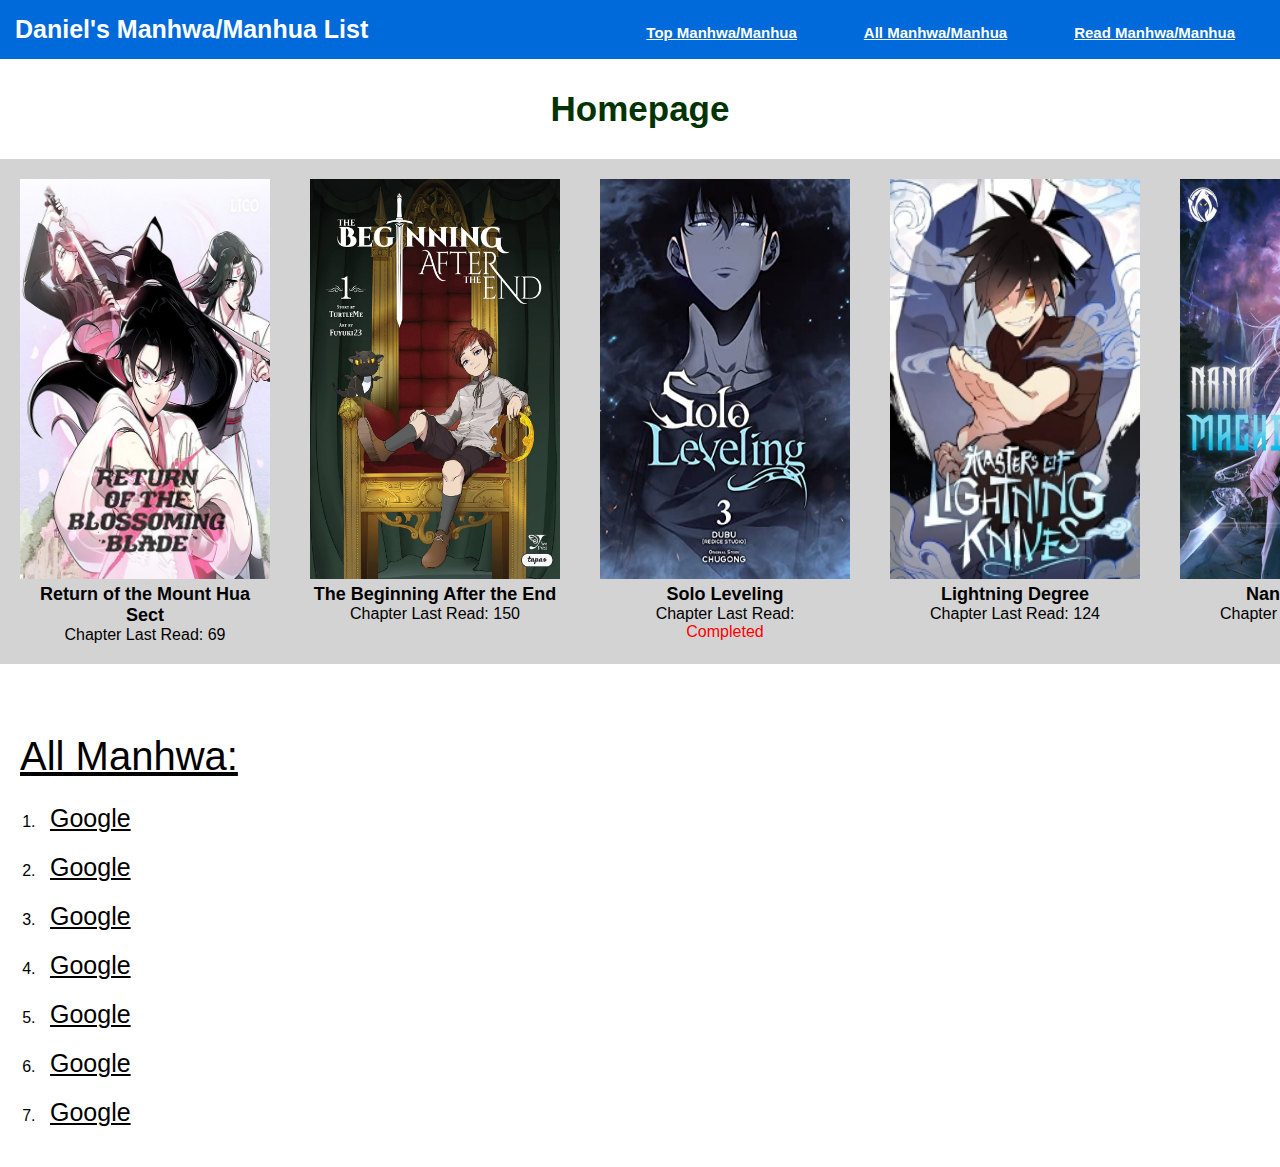
==== index.html @ 5ee52d67 "2nd Commit" ====
<!DOCTYPE html>
<html lang="en">
<head>
    <meta charset="UTF-8">
    <meta http-equiv="X-UA-Compatible" content="IE=edge">
    <meta name="viewport" content="width=device-width, initial-scale=1.0">
    <title>Daniel's Manhwa/Manhua List</title>
    <link rel="stylesheet" href="./styles.css">
</head>
<body>

    <!-- This is standard for all pages -->
    <h1 class="Title">
        <a class="Homepage link" href="./index.html">
            Daniel's Manhwa/Manhua List
        </a>
        <div class="wrapper">
            <span><a class="link" href="./topmanhwa.html">Top Manhwa/Manhua</a></span>
            <span><a class="link" href="./allmanhwa.html">All Manhwa/Manhua</a></span>
            <span><a class="link" href="./readmanhwa.html">Read Manhwa/Manhua</a></span>
        </div>
    </h1>
    <!-- This is standard for all pages -->

    <h2 class="SubTitle">Homepage</h2>
    <ul>
        <li class="boxwithpicture"><div class="pictureandwords">
            <a class="ListItem" href="https://returnofthemounthuasect.com/manga/return-of-the-mount-hua-sect-chapter-69/" target="_blank" rel="noopener noreferrer"><img src="./pictures/Return-of-the-mountain-hua-sect.jpg">
                <br>Return of the Mount Hua Sect</a>
                <br>Chapter Last Read: 69</a></div></li>
        <li class="boxwithpicture"><div class="pictureandwords">
            <a class="ListItem" href="https://beginningafterend.com/manga/the-beginning-after-the-end-chapter-150/" target="_blank" rel="noopener noreferrer"><img src="./pictures/tbate.jpg">
                <br>The Beginning After the End</a>
                <br>Chapter Last Read: 150</a></div></li>
        <li class="boxwithpicture"><div class="pictureandwords">
            <a class="ListItem" href="https://sololeveling-manga.net/" target="_blank" rel="noopener noreferrer"><img src="./pictures/sololeveling.jpg">
                <br>Solo Leveling</a>
                <br>Chapter Last Read: <p style="color: red; background-color: lightgray;">Completed</p></a></div></li>
        <li class="boxwithpicture"><div class="pictureandwords">
            <a class="ListItem" href="https://lightningdegree.com/manga/lightning-degree-chapter-124/""><img src="./pictures/lightningdegree.jpg">
                <br>Lightning Degree</a>
                <br>Chapter Last Read: 124</a></div></li>
        <li class="boxwithpicture"><div class="pictureandwords">
            <a class="ListItem" href="https://nano-machine.online/manga/nano-machine-chapter-5-101/"><img src="./pictures/nanomachine.jpg">
                <br>Nanomachine</a>
                <br>Chapter Last Read: 101</a></div></li>
    </ul>

    <div>
        <p id="othertitle">All Manhwa: </p>
        <ol>
            <li><a class="LInopictures" href="https://www.google.com">Google</a></li>
            <li><a class="LInopictures" href="https://www.google.com">Google</a></li>
            <li><a class="LInopictures" href="https://www.google.com">Google</a></li>
            <li><a class="LInopictures" href="https://www.google.com">Google</a></li>
            <li><a class="LInopictures" href="https://www.google.com">Google</a></li>
            <li><a class="LInopictures" href="https://www.google.com">Google</a></li>
            <li><a class="LInopictures" href="https://www.google.com">Google</a></li>
        </ol>
    </div>



</body>



</html>
---- styles.css ----
/* http://meyerweb.com/eric/tools/css/reset/ 
   v2.0 | 20110126
   License: none (public dom    ain)
   RESET CSS CODE
*/
html {
    box-sizing: border-box;
}

*, *::before, *::after {
    box-sizing: inherit;
    color: black;
    background-color: white;
    font-family: Arial, Geneva, Tahoma, sans-serif;
    line-height: normal;
}

html, body, div, span, applet, object, iframe,
h1, h2, h3, h4, h5, h6, p, blockquote, pre,
a, abbr, acronym, address, big, cite, code,
del, dfn, em, img, ins, kbd, q, s, samp,
small, strike, strong, sub, sup, tt, var,
b, u, i, center,
dl, dt, dd, ol, ul, li,
fieldset, form, label, legend,
table, caption, tbody, tfoot, thead, tr, th, td,
article, aside, canvas, details, embed, 
figure, figcaption, footer, header, hgroup, 
menu, nav, output, ruby, section, summary,
time, mark, audio, video {
	margin: 0;
	padding: 0;
	border: 0;
	font-size: 100%;
	vertical-align: baseline;
}
/* HTML5 display-role reset for older browsers */
article, aside, details, figcaption, figure, 
footer, header, hgroup, menu, nav, section {
	display: block;
}
body {
	line-height: 1;
}
ol, ul {
	list-style: none;
}
blockquote, q {
	quotes: none;
}
blockquote:before, blockquote:after,
q:before, q:after {
	content: '';
	content: none;
}
table {
	border-collapse: collapse;
	border-spacing: 0;
}

/*-----------------------------------------------------------------------------------------*/
/*------------------------------------ My Edits -------------------------------------------*/
/*-----------------------------------------------------------------------------------------*/

.Title,
.SubTitle,
.ListItem {
    font-weight: bold;
}

.Title {
    padding: 15px;
    width: 100%;
    display: inline-block;
    color: white;
    background-color:rgb(0, 106, 218);
    font-size: 25px;
}
.Title .Homepage {
    text-decoration: none;
}

.SubTitle {
    color: rgb(0, 51, 0);
    font-size: 35px;
    margin: 0px;
    width: 100%;
    display: inline-block;
    padding: 30px;
    text-align: center;
}

.wrapper {
    width: auto;
    float: right;
    padding: 0px;
    text-align:justify; 
}

.wrapper span {
    display: inline-block;
    font-size: 15px;
    margin-inline: 30px;
}

a,
.wrapper span,
.wrapper {
    background-color: inherit;
    color: white;
}

span:hover {
    transform: scale3d(1.05, 1.05, 1.05);
}

ol, ul {
    display: flex;
}

ol {
    list-style-type: decimal;
}

div ol {
    display: block;
    width: fit-content;
    margin: 20px;
    margin-top: -25px;
    margin-bottom: 10px;
    padding: 20px;
}

.LInopictures {
    display: block;
    padding: 10px;
    font-size: 25px;
    color: black
}

.boxwithpicture,
.pictureandwords {
    list-style-position: inside;
    text-align: center;
    width: 100%;
    padding: 0px;
    background-color: lightgray;
}

.boxwithpicture {
    padding: 20px;
    background-color: lightgray;
}

.ListItem:hover,
.LInopictures:hover {
    color:rgb(0, 106, 218);
}

.pictureandwords:hover {
    transform: scale3d(1.03, 1.03, 1.03);
}

span,
.pictureandwords,
.LInopictures {
    transition: transform 300ms ease-in-out 20ms;
}

.ListItem {
    color: black;
    font-size: 18px;
    text-decoration: none;
}

/* Image Stuff */

img {
    height: 400px;
    width: 250px;
}

/* Image Stuff */

#othertitle {
    margin: 20px;
    margin-top: 70px;
    text-decoration: underline solid;
    font-size: 40px;
}
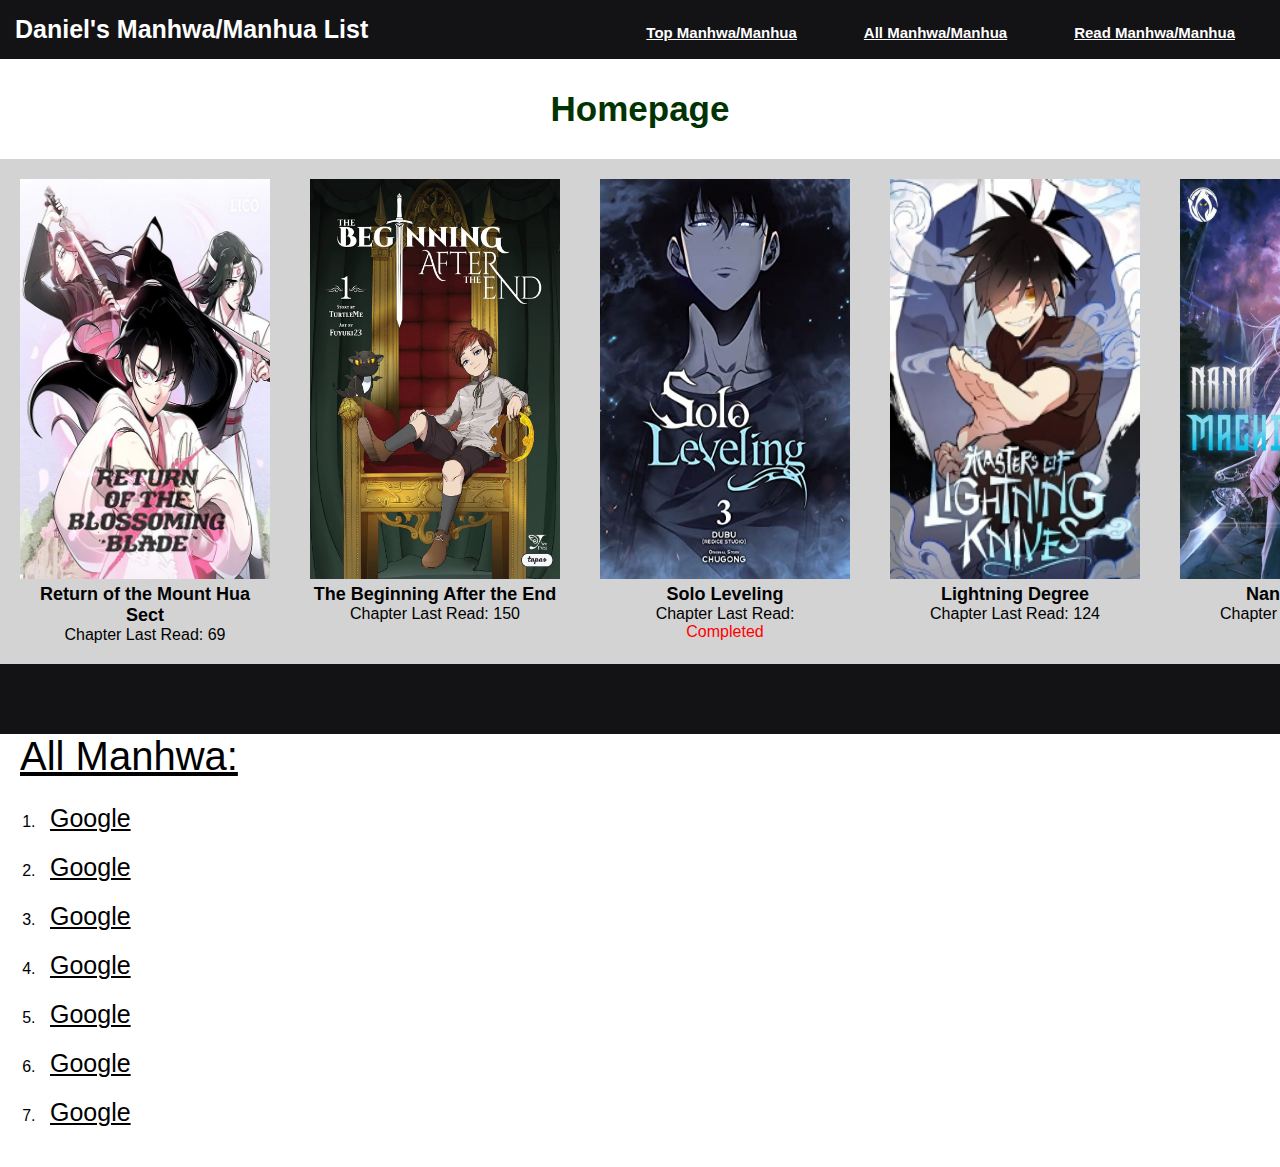
==== commit 0f7fe88d: "Updating Website" ====
--- a/index.html
+++ b/index.html
@@ -6,6 +6,7 @@
     <meta name="viewport" content="width=device-width, initial-scale=1.0">
     <title>Daniel's Manhwa/Manhua List</title>
     <link rel="stylesheet" href="./styles.css">
+    <script defer src="app.js"></script>
 </head>
 <body>
 
--- a/styles.css
+++ b/styles.css
@@ -41,6 +41,7 @@
 }
 body {
 	line-height: 1;
+    background-color: #131316;
 }
 ol, ul {
 	list-style: none;
@@ -73,7 +74,7 @@
     width: 100%;
     display: inline-block;
     color: white;
-    background-color:rgb(0, 106, 218);
+    background-color: #131316;
     font-size: 25px;
 }
 .Title .Homepage {
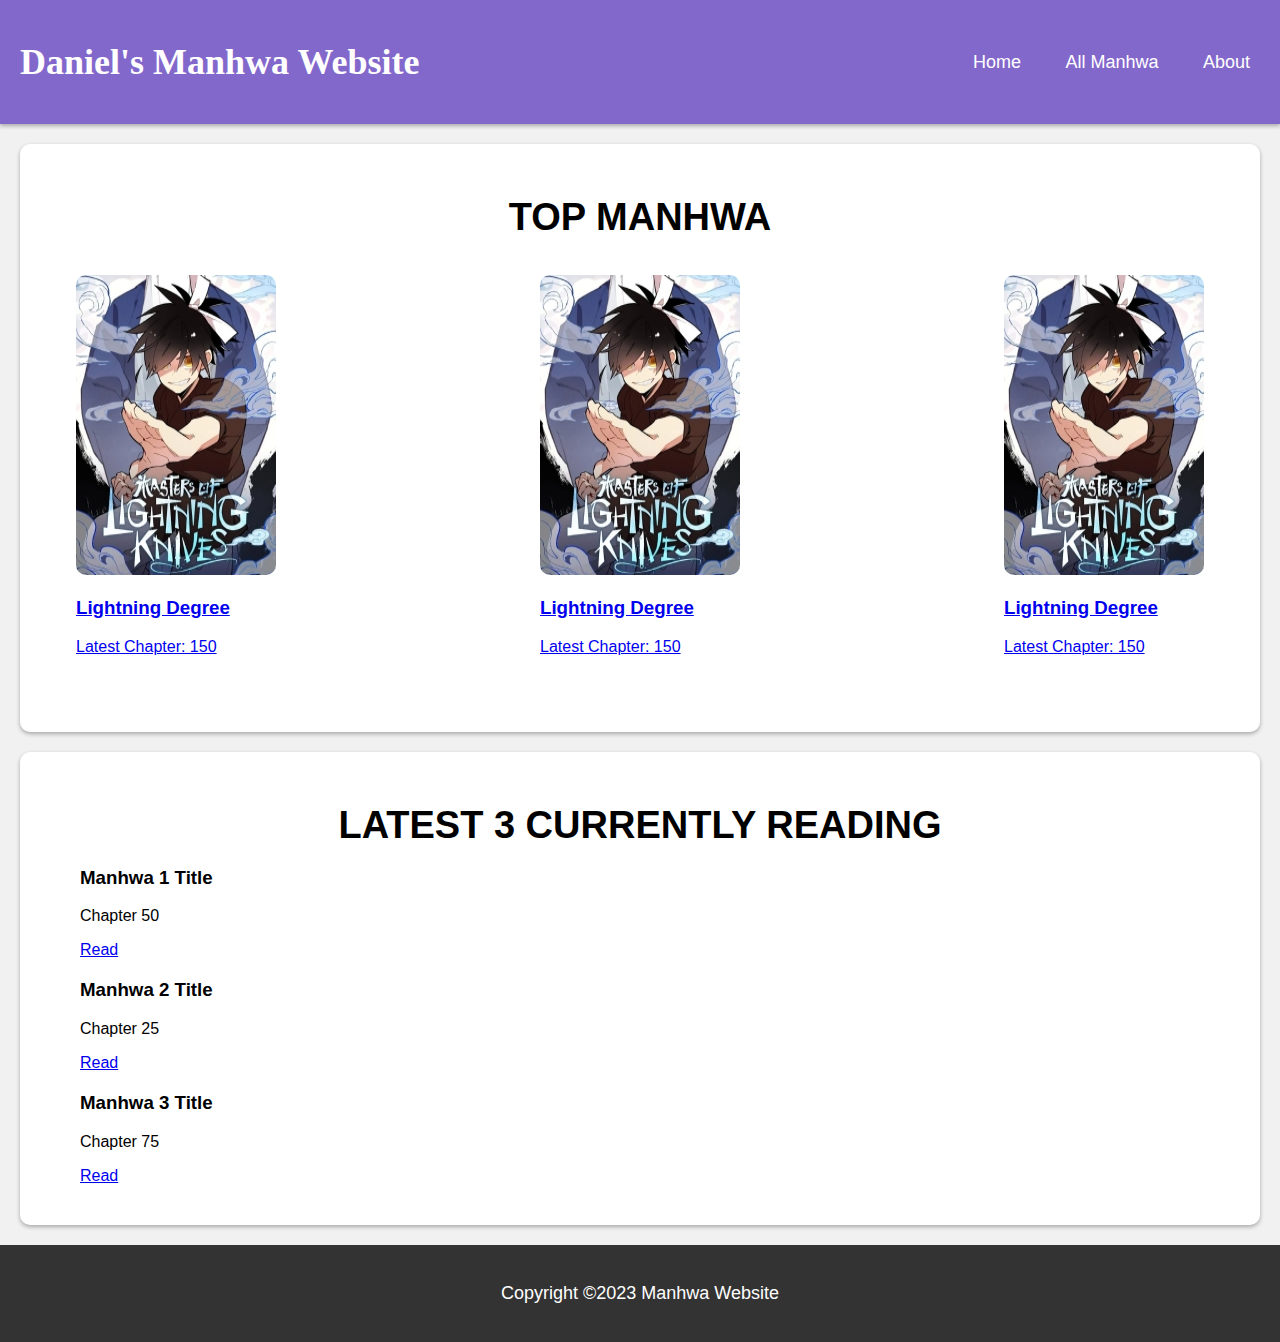
==== commit a6d1ab82: "New Website!" ====
--- a/index.html
+++ b/index.html
@@ -2,68 +2,104 @@
 <html lang="en">
 <head>
     <meta charset="UTF-8">
-    <meta http-equiv="X-UA-Compatible" content="IE=edge">
     <meta name="viewport" content="width=device-width, initial-scale=1.0">
-    <title>Daniel's Manhwa/Manhua List</title>
-    <link rel="stylesheet" href="./styles.css">
-    <script defer src="app.js"></script>
+    <title>Manhwa Website</title>
+    <link rel="stylesheet" href="styles.css">
 </head>
 <body>
+    <header>
+        <div class="title">
+            <a href="./index.html" class="no-hover">
+                <h1>Daniel's Manhwa Website</h1>
+            </a>
+        </div>
+        <nav>
+            <div id="nav-options"> 
+                <a href="./index.html">Home</a>
+                <a href="./manhwa.html">All Manhwa</a>
+                <a href="./about.html">About</a>
+                <!-- <a href="./login.php" id="login-link">Login</a>
+                <a href="./signup.php" id="signup-link">Signup</a>
+                <a href="./logout.php" id="logout-link" style="display: none;">Logout</a> -->
+            </div>
+            <a href="#" id="menu-icon">&#9776;</a>
+            <div id="dropdown-menu" style="display: none;">
+                <a id="close-button" style="display: none;">X</a>
+                <a href="./index.html">Home</a>
+                <a href="./manhwa.html">All Manhwa</a>
+                <a href="./about.html">About</a>
+                <!-- <a href="./login.php" id="login-link">Login</a>
+                <a href="./signup.php" id="signup-link">Signup</a>
+                <a href="./logout.php" id="logout-link">Logout</a> -->
+            </div>
+        </nav>
+    </header>
+    <main>
+        <section id="featured-manhwa">
+            <h2>Top Manhwa</h2>
+            <ul>
+                <li>
+                    <a class="box" href="./manhwa1.html">
+                        <img src="./images/lightningdegree.jpg" alt="Manhwa 1">
+                        <h3>Lightning Degree</h3>
+                        <p>Latest Chapter: 150</p>
+                    </a>
+                </li>
+                <li>
+                    <a class="box" href="./manhwa1.html">
+                        <img src="./images/lightningdegree.jpg" alt="Manhwa 1">
+                        <h3>Lightning Degree</h3>
+                        <p>Latest Chapter: 150</p>
+                    </a>
+                </li>
+                <li>
+                    <a class="box" href="./manhwa1.html">
+                        <img src="./images/lightningdegree.jpg" alt="Manhwa 1">
+                        <h3>Lightning Degree</h3>
+                        <p>Latest Chapter: 150</p>
+                    </a>
+                </li>
+            </ul>
+        </section>
 
-    <!-- This is standard for all pages -->
-    <h1 class="Title">
-        <a class="Homepage link" href="./index.html">
-            Daniel's Manhwa/Manhua List
-        </a>
-        <div class="wrapper">
-            <span><a class="link" href="./topmanhwa.html">Top Manhwa/Manhua</a></span>
-            <span><a class="link" href="./allmanhwa.html">All Manhwa/Manhua</a></span>
-            <span><a class="link" href="./readmanhwa.html">Read Manhwa/Manhua</a></span>
-        </div>
-    </h1>
-    <!-- This is standard for all pages -->
-
-    <h2 class="SubTitle">Homepage</h2>
-    <ul>
-        <li class="boxwithpicture"><div class="pictureandwords">
-            <a class="ListItem" href="https://returnofthemounthuasect.com/manga/return-of-the-mount-hua-sect-chapter-69/" target="_blank" rel="noopener noreferrer"><img src="./pictures/Return-of-the-mountain-hua-sect.jpg">
-                <br>Return of the Mount Hua Sect</a>
-                <br>Chapter Last Read: 69</a></div></li>
-        <li class="boxwithpicture"><div class="pictureandwords">
-            <a class="ListItem" href="https://beginningafterend.com/manga/the-beginning-after-the-end-chapter-150/" target="_blank" rel="noopener noreferrer"><img src="./pictures/tbate.jpg">
-                <br>The Beginning After the End</a>
-                <br>Chapter Last Read: 150</a></div></li>
-        <li class="boxwithpicture"><div class="pictureandwords">
-            <a class="ListItem" href="https://sololeveling-manga.net/" target="_blank" rel="noopener noreferrer"><img src="./pictures/sololeveling.jpg">
-                <br>Solo Leveling</a>
-                <br>Chapter Last Read: <p style="color: red; background-color: lightgray;">Completed</p></a></div></li>
-        <li class="boxwithpicture"><div class="pictureandwords">
-            <a class="ListItem" href="https://lightningdegree.com/manga/lightning-degree-chapter-124/""><img src="./pictures/lightningdegree.jpg">
-                <br>Lightning Degree</a>
-                <br>Chapter Last Read: 124</a></div></li>
-        <li class="boxwithpicture"><div class="pictureandwords">
-            <a class="ListItem" href="https://nano-machine.online/manga/nano-machine-chapter-5-101/"><img src="./pictures/nanomachine.jpg">
-                <br>Nanomachine</a>
-                <br>Chapter Last Read: 101</a></div></li>
-    </ul>
-
-    <div>
-        <p id="othertitle">All Manhwa: </p>
-        <ol>
-            <li><a class="LInopictures" href="https://www.google.com">Google</a></li>
-            <li><a class="LInopictures" href="https://www.google.com">Google</a></li>
-            <li><a class="LInopictures" href="https://www.google.com">Google</a></li>
-            <li><a class="LInopictures" href="https://www.google.com">Google</a></li>
-            <li><a class="LInopictures" href="https://www.google.com">Google</a></li>
-            <li><a class="LInopictures" href="https://www.google.com">Google</a></li>
-            <li><a class="LInopictures" href="https://www.google.com">Google</a></li>
-        </ol>
-    </div>
-
-
-
+        <section id="latest-chapters">
+            <h2>Latest 3 Currently Reading</h2>
+            <ul>
+                <li>
+                    <h3>Manhwa 1 Title</h3>
+                    <p>Chapter 50</p>
+                    <a href="./manhwa1-chapter50.html">Read</a>
+                </li>
+                <li>
+                    <h3>Manhwa 2 Title</h3>
+                    <p>Chapter 25</p>
+                    <a href="./manhwa2-chapter25.html">Read</a>
+                </li>
+                <li>
+                    <h3>Manhwa 3 Title</h3>
+                    <p>Chapter 75</p>
+                    <a href="./manhwa3-chapter75.html">Read</a>
+                </li>
+            </ul>
+        </section>
+    </main>
+    <div id="footer"></div>
+    <script src="https://code.jquery.com/jquery-3.6.0.min.js"></script>
+    <!-- <script src="header.js"></script> -->
+    <script src="footer.js"></script>
+    <script>
+    $(document).ready(function(){
+        // For dropdown Menu
+        $("#menu-icon").click(function() {
+            $("#dropdown-menu").slideToggle();
+            $("#menu-icon").hide();
+        });
+        $("#dropdown-menu").mouseleave(function(){
+        $("#dropdown-menu").slideUp(function() {
+            $("#menu-icon").show();
+            });
+        });
+    });
+    </script>
 </body>
-
-
-
-</html>+</html>
--- a/styles.css
+++ b/styles.css
@@ -1,191 +1,469 @@
-/* http://meyerweb.com/eric/tools/css/reset/ 
-   v2.0 | 20110126
-   License: none (public dom    ain)
-   RESET CSS CODE
-*/
-html {
-    box-sizing: border-box;
-}
-
-*, *::before, *::after {
-    box-sizing: inherit;
+
+body {
+    font-family: "Comic Sans MS", Arial, sans-serif;
+    margin: 0;
+    padding: 0;
+    background-color: #f1f1f1;
+}
+
+.page-container {
+    display: grid;
+    grid-template-rows: 1fr auto; /* 1fr for the main content and auto for the footer */
+    min-height: 100vh; /* 100vh = 100% of the viewport height */
+}
+
+header {
+    background-color: rgb(131, 104, 204);
+    color: rgb(255, 255, 255);
+    display: flex;
+    align-items: center;
+    justify-content: space-between;
+    padding: 0px;
+    box-shadow: 0px 2px 4px rgba(0, 0, 0, 0.3);
+}
+
+header a {
+    color: white;
+    text-decoration: none;
+    margin-right: 20px;
+    font-size: 18px;
+    padding: 10px;
+    transition: all 0.2s ease-in-out;
+}
+
+header h1 {
+    margin: 0;
+    padding: 20px;
+    font-size: 36px;
+    font-weight: bold;
+    color: #ffffff;
+}
+header div a h1{
+    color:rgb(255, 255, 255);
+    font-family: "Comic Sans MS";
+}
+
+header nav a:hover {
+    background-color: #5b9cfd;
+    color: rgb(255, 255, 255);
+}
+
+header nav a {
+    border-radius: 15px;
+}
+
+header nav {
+    display: flex;
+    margin-left: auto; /* pushes the nav bar to the right */
+}
+
+header #login-link, header #signup-link {
+    margin-right: 20px;
+}
+
+@media (max-width: 600px) {
+    #close-button {
+        display: block;
+        position: absolute;
+        top: 10px;
+        right: 10px;
+        color: #000;
+    }
+}
+
+main {
+    display: flex;
+    flex-direction: column;
+    justify-content: space-between;
+    padding: 20px;
+    gap: 20px;
+}
+
+#featured-manhwa {
+    display: flex;
+    background-color: white;
+    flex-direction: column;
+    padding: 20px;
+    border-radius: 10px;
+    box-shadow: 0px 2px 4px rgba(0, 0, 0, 0.3);
+    overflow: hidden;
+    flex-wrap: wrap;
+}
+
+#featured-manhwa img {
+    width: 200px;
+    height: 300px;
+    border-radius: 10px;
+    transition: all 0.1s ease-in-out;
+}
+
+#featured-manhwa .box:hover {
+    transform: scale(1.05);
+}
+
+#featured-manhwa .box {
+    transition: transform 200ms ease-in-out 20ms
+}
+
+#featured-manhwa h2 {
+    margin-bottom: 20px;
+    font-size: 38px;
+    text-align: center;
+    text-transform: uppercase;
+}
+
+#featured-manhwa li {
+    list-style: none;
+    margin-bottom: 20px;
+    display: flex;
+}
+
+#featured-manhwa ul{
+    display: flex;
+    justify-content: space-between;
+    list-style: none;
+    margin-bottom: 20px;
+    padding-inline-start: 3%;
+    padding-inline-end: 3%;
+    flex-wrap: wrap;
+}
+
+#latest-chapters {
+    /* width: 30%; */
+    background-color: white;
+    padding: 20px;
+    border-radius: 10px;
+    box-shadow: 0px 2px 4px rgba(0, 0, 0, 0.3);
+}
+
+#latest-chapters h2 {
+    margin-bottom: 20px;
+    font-size: 38px;
+    text-align: center;
+    text-transform: uppercase;
+}
+
+#latest-chapters li {
+    list-style: none;
+    margin-bottom: 20px;
+}
+
+footer {
+    background-color: #333;
+    color: white;
+    padding: 20px;
+    text-align: center;
+    font-size: 18px;
+    grid-row: 2;
+}
+
+.page-container > main {
+    grid-row: 1;
+}
+
+header .title a:hover {
+    background-color: none;
+    color: inherit;
+    border-radius: 0;
+}
+
+#menu-icon {
+    display: none;
+}
+
+@media only screen and (max-width: 1070px) {
+    #menu-icon {
+        display: block;
+    }
+}
+
+@media only screen and (max-width: 1070px) {
+    #nav-options {
+        display: none;
+    }
+}
+
+#dropdown-menu {
+    position: absolute;
+    background-color: #f9f9f9;
+    min-width: 160px;
+    box-shadow: 0px 8px 16px 0px rgba(0,0,0,0.2);
+    z-index: 1;
+    border: 1px solid #ccc;
+    border-radius: 10px;
+    top: 10px;
+    right: 10px;
+    overflow: hidden;
+}
+
+#dropdown-menu a {
+  padding: 12px 16px;
+  margin: 8px 0;
+  display: block;
+  font-size: 18px;
+  font-weight: bold;
+  color: #333;
+  text-decoration: none;
+}
+
+#dropdown-menu a:hover {
+  background-color: #f1f1f1;
+  color: #000;
+}
+
+
+/* manhwa.html */
+#all-manhwa {
+    width: 100%;
+    display: flex;
+    flex-wrap: wrap;
+    align-items: center;
+    flex-direction: column;
+}
+
+#all-manhwa ul {
+    list-style: none;
+    margin: 0;
+    padding: 0;
+    width: 100%;
+    display: flex;
+    flex-wrap: wrap;
+    justify-content: center;
+}
+
+#all-manhwa li {
+    width: 30%;
+    margin: 1%;
+    text-align: center;
+}
+
+#all-manhwa a.box {
+    display: block;
+    text-decoration: none;
     color: black;
-    background-color: white;
-    font-family: Arial, Geneva, Tahoma, sans-serif;
-    line-height: normal;
-}
-
-html, body, div, span, applet, object, iframe,
-h1, h2, h3, h4, h5, h6, p, blockquote, pre,
-a, abbr, acronym, address, big, cite, code,
-del, dfn, em, img, ins, kbd, q, s, samp,
-small, strike, strong, sub, sup, tt, var,
-b, u, i, center,
-dl, dt, dd, ol, ul, li,
-fieldset, form, label, legend,
-table, caption, tbody, tfoot, thead, tr, th, td,
-article, aside, canvas, details, embed, 
-figure, figcaption, footer, header, hgroup, 
-menu, nav, output, ruby, section, summary,
-time, mark, audio, video {
-	margin: 0;
-	padding: 0;
-	border: 0;
-	font-size: 100%;
-	vertical-align: baseline;
-}
-/* HTML5 display-role reset for older browsers */
-article, aside, details, figcaption, figure, 
-footer, header, hgroup, menu, nav, section {
-	display: block;
-}
-body {
-	line-height: 1;
-    background-color: #131316;
-}
-ol, ul {
-	list-style: none;
-}
-blockquote, q {
-	quotes: none;
-}
-blockquote:before, blockquote:after,
-q:before, q:after {
-	content: '';
-	content: none;
-}
-table {
-	border-collapse: collapse;
-	border-spacing: 0;
-}
-
-/*-----------------------------------------------------------------------------------------*/
-/*------------------------------------ My Edits -------------------------------------------*/
-/*-----------------------------------------------------------------------------------------*/
-
-.Title,
-.SubTitle,
-.ListItem {
+}
+
+#all-manhwa h2 {
+    margin-bottom: 20px;
+    font-size: 38px;
+    text-align: center;
+    text-transform: uppercase;
+}
+
+#all-manhwa h3 {
+    font-size: 1.2em;
+    margin-top: 10px;
+}
+
+#all-manhwa .container {
+    display: flex; /* make container a flex container */
+    flex-wrap: wrap; /* allow items to wrap to next row */
+    width: 80%; /* set fixed width to the container */
+    margin: 0 auto; /* center the container */
+    padding: 20px;
+    background-color: #ffffff;
+    border-radius: 10px;
+    box-shadow: 5px 5px 10px #ccc;
+    justify-content: space-evenly; 
+}
+
+#all-manhwa .item {
+    min-width: 15%; /* set fixed width to the items */
+    margin: 20px 1%; /* set fixed margin to the top and bottom of the items to be 20px and left and right to be 5% */
+    text-align: center; /* center the text within the items */
+    border-radius: 10px; /* round the border of the items */
+    transition: all 0.2s ease-in-out; /* add smooth transition */
+    background-color: #ffffff;
+    border-bottom: 2px solid #e6e6e6;
+    border-top: 2px solid #e6e6e6;
+    border-left: 2px solid #e6e6e6;
+    border-right: 2px solid #e6e6e6;
+    padding-left: 5px;
+    padding-right: 5px;
+    padding-top: 5px;
+    max-width: 200px;
+}
+
+#all-manhwa .item:hover {
+    transform: scale(1.03); /* scale the item up by 10% when hovered */
+    box-shadow: 5px 5px 10px #ccc; /* add a box shadow */
+    cursor: pointer; /* change cursor to pointer */
+}
+
+#all-manhwa .item h3 {
+    margin: 0;
+    padding: 0;
+    font-size: 20px;
     font-weight: bold;
 }
 
-.Title {
-    padding: 15px;
-    width: 100%;
-    display: inline-block;
-    color: white;
-    background-color: #131316;
-    font-size: 25px;
-}
-.Title .Homepage {
+#all-manhwa .item p {
+    margin: 5px 0;
+    padding: 0;
+    font-size: 14px;
+}
+
+#all-manhwa .rating {
+    text-decoration: underline;
+}
+
+#all-manhwa div .item {
+    color: black;
     text-decoration: none;
 }
 
-.SubTitle {
-    color: rgb(0, 51, 0);
-    font-size: 35px;
-    margin: 0px;
-    width: 100%;
-    display: inline-block;
-    padding: 30px;
-    text-align: center;
-}
-
-.wrapper {
-    width: auto;
-    float: right;
-    padding: 0px;
-    text-align:justify; 
-}
-
-.wrapper span {
-    display: inline-block;
-    font-size: 15px;
-    margin-inline: 30px;
-}
-
-a,
-.wrapper span,
-.wrapper {
-    background-color: inherit;
-    color: white;
-}
-
-span:hover {
-    transform: scale3d(1.05, 1.05, 1.05);
-}
-
-ol, ul {
-    display: flex;
-}
-
-ol {
-    list-style-type: decimal;
-}
-
-div ol {
-    display: block;
-    width: fit-content;
-    margin: 20px;
-    margin-top: -25px;
-    margin-bottom: 10px;
-    padding: 20px;
-}
-
-.LInopictures {
-    display: block;
-    padding: 10px;
-    font-size: 25px;
-    color: black
-}
-
-.boxwithpicture,
-.pictureandwords {
-    list-style-position: inside;
-    text-align: center;
-    width: 100%;
-    padding: 0px;
-    background-color: lightgray;
-}
-
-.boxwithpicture {
-    padding: 20px;
-    background-color: lightgray;
-}
-
-.ListItem:hover,
-.LInopictures:hover {
-    color:rgb(0, 106, 218);
-}
-
-.pictureandwords:hover {
-    transform: scale3d(1.03, 1.03, 1.03);
-}
-
-span,
-.pictureandwords,
-.LInopictures {
-    transition: transform 300ms ease-in-out 20ms;
-}
-
-.ListItem {
-    color: black;
-    font-size: 18px;
+#all-manhwa div .item.hiatus {
+    background-color: rgb(255, 132, 132);
+}
+
+#all-manhwa div .item.completed {
+    background-color: rgb(130, 174, 255);
+}
+
+#all-manhwa div .item.unread {
+    background-color: rgb(255, 231, 126);
+}
+
+#loading {
+    display: none;
+    text-align: center;
+}
+
+#sort-options {
+    height: 30px;
+    width: 150px;
+}
+
+#sort-reset-container {
+    display: flex;
+    flex-direction: row;
+    align-items: center;
+    justify-content: space-between;
+}
+
+/* FANCY RESET BUTTON */
+
+#reset-button {
+    position: relative;
+    margin: 10px;
+    padding: 12px 20px;
+    outline: none;
     text-decoration: none;
-}
-
-/* Image Stuff */
-
-img {
-    height: 400px;
-    width: 250px;
-}
-
-/* Image Stuff */
-
-#othertitle {
-    margin: 20px;
-    margin-top: 70px;
-    text-decoration: underline solid;
-    font-size: 40px;
+    display: flex;
+    justify-content: center;
+    align-items: center;
+    cursor: pointer;
+    text-transform: uppercase;
+    background-color: #fff;
+    border: 1px solid rgba(22, 76, 167, 0.6);
+    border-radius: 10px;
+    color: #1d89ff;
+    font-weight: 400;
+    font-family: inherit;
+    z-index: 0;
+    overflow: hidden;
+    transition: all 0.3s cubic-bezier(0.02, 0.01, 0.47, 1);
+}
+  
+#reset-button span {
+    color: #164ca7;
+    font-size: 14px;
+    font-weight: 500;
+    letter-spacing: 0.7px;
+}
+
+#reset-button:hover {
+    animation: rotate624 0.7s ease-in-out both;
+}
+
+#reset-button:hover span {
+    animation: storm1261 0.7s ease-in-out both;
+    animation-delay: 0.06s;
+}
+
+@keyframes rotate624 {
+    0% {
+    transform: rotate(0deg) translate3d(0, 0, 0);
+    }
+
+    25% {
+    transform: rotate(3deg) translate3d(0, 0, 0);
+    }
+
+    50% {
+    transform: rotate(-3deg) translate3d(0, 0, 0);
+    }
+
+    75% {
+    transform: rotate(1deg) translate3d(0, 0, 0);
+    }
+
+    100% {
+    transform: rotate(0deg) translate3d(0, 0, 0);
+    }
+}
+
+@keyframes storm1261 {
+    0% {
+    transform: translate3d(0, 0, 0) translateZ(0);
+    }
+
+    25% {
+    transform: translate3d(4px, 0, 0) translateZ(0);
+    }
+
+    50% {
+    transform: translate3d(-3px, 0, 0) translateZ(0);
+    }
+
+    75% {
+    transform: translate3d(2px, 0, 0) translateZ(0);
+    }
+
+    100% {
+    transform: translate3d(0, 0, 0) translateZ(0);
+    }
+}
+
+#reset-button:active {
+    background-color: #1d89ff;
+}
+
+.btn-shine {
+    border: 1px solid;
+    overflow: hidden;
+    position: relative;
+}
+
+.btn-shine span {
+    z-index: 20;
+}
+
+.btn-shine:after {
+    background: #1d89ff;
+    content: "";
+    height: 155px;
+    left: -75px;
+    opacity: 0.4;
+    position: absolute;
+    top: -50px;
+    transform: rotate(35deg);
+    transition: all 1250ms cubic-bezier(0.19, 1, 0.22, 1);
+    width: 50px;
+    z-index: -10;
+}
+
+.btn-shine:hover:after {
+    left: 120%;
+    transition: all 1250ms cubic-bezier(0.19, 1, 0.22, 1);
+}
+
+/* END */
+
+.progress-bar {
+    width: 100%; /* width of the progress bar */
+    height: 20px; /* height of the progress bar */
+    background-color: #ddd; /* background color of the progress bar */
+    border-radius: 5px; /* rounding of the edges of the progress bar */
+    margin-bottom: 5px;
 }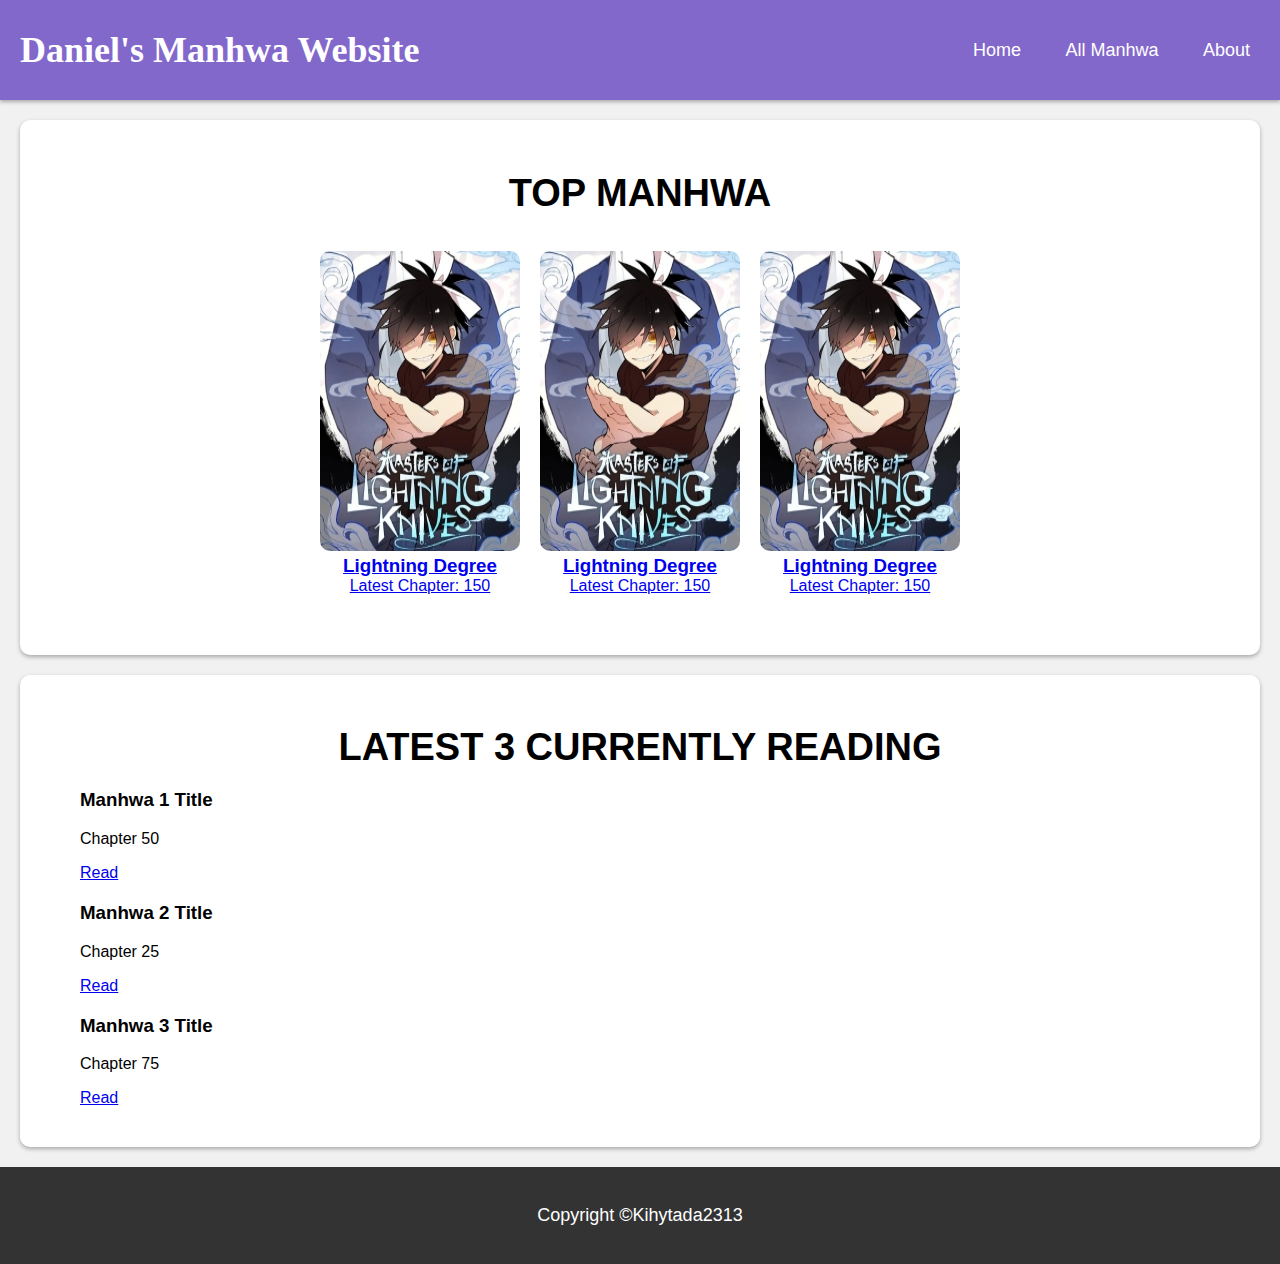
==== commit 6e0ffc92: "Revamp! Added Search" ====
--- a/index.html
+++ b/index.html
@@ -24,13 +24,15 @@
             </div>
             <a href="#" id="menu-icon">&#9776;</a>
             <div id="dropdown-menu" style="display: none;">
-                <a id="close-button" style="display: none;">X</a>
-                <a href="./index.html">Home</a>
-                <a href="./manhwa.html">All Manhwa</a>
-                <a href="./about.html">About</a>
-                <!-- <a href="./login.php" id="login-link">Login</a>
-                <a href="./signup.php" id="signup-link">Signup</a>
-                <a href="./logout.php" id="logout-link">Logout</a> -->
+                <a id="close">X</a>
+                <div>
+                    <a id="top" href="./index.html">Home</a>
+                    <a href="./manhwa.html">All Manhwa</a>
+                    <a href="./about.html">About</a>
+                    <!-- <a href="./login.php" id="login-link">Login</a>
+                    <a href="./signup.php" id="signup-link">Signup</a>
+                    <a href="./logout.php" id="logout-link">Logout</a> -->
+                </div>
             </div>
         </nav>
     </header>
@@ -89,16 +91,16 @@
     <script src="footer.js"></script>
     <script>
     $(document).ready(function(){
+        // STANDARD FOR ALL PAGES DUE TO HEADER //
         // For dropdown Menu
         $("#menu-icon").click(function() {
             $("#dropdown-menu").slideToggle();
-            $("#menu-icon").hide();
         });
-        $("#dropdown-menu").mouseleave(function(){
-        $("#dropdown-menu").slideUp(function() {
-            $("#menu-icon").show();
-            });
+
+        $("#close").click(function() {
+            $("#dropdown-menu").slideToggle();
         });
+        // STANDARD FOR ALL PAGES DUE TO HEADER //
     });
     </script>
 </body>
--- a/styles.css
+++ b/styles.css
@@ -20,6 +20,9 @@
     justify-content: space-between;
     padding: 0px;
     box-shadow: 0px 2px 4px rgba(0, 0, 0, 0.3);
+    min-height: 100px;
+    max-height: 100px;
+    min-width: 300px;
 }
 
 header a {
@@ -120,12 +123,20 @@
 
 #featured-manhwa ul{
     display: flex;
-    justify-content: space-between;
     list-style: none;
+    gap: 20px;
+    align-items: center;
+    justify-content: center;
     margin-bottom: 20px;
     padding-inline-start: 3%;
     padding-inline-end: 3%;
     flex-wrap: wrap;
+}
+
+#featured-manhwa p, 
+#featured-manhwa h3 {
+    text-align: center;
+    margin: 0%;
 }
 
 #latest-chapters {
@@ -185,40 +196,156 @@
 
 #dropdown-menu {
     position: absolute;
-    background-color: #f9f9f9;
+    background-color: rgb(255, 255, 255);
     min-width: 160px;
     box-shadow: 0px 8px 16px 0px rgba(0,0,0,0.2);
     z-index: 1;
-    border: 1px solid #ccc;
+    border: 1.5px solid rgb(136, 99, 228);
     border-radius: 10px;
     top: 10px;
     right: 10px;
     overflow: hidden;
+    display: flex;
+    flex-direction: column;
+    align-items: center;
+}
+
+#dropdown-menu #close {
+    text-align: center;
+    color: rgb(255, 255, 255);
+    background-color: rgb(184, 163, 236);
+    font-size: 12px;
+    padding: 0%;
+    margin: 0%;
+    margin-top: 8px;
+    border: 2px;
+    border-radius: 2px;
+    border-style: solid;
+    border-color: rgb(136, 99, 228);
+    width: 60px;
+    height: 16px;
+}
+
+#dropdown-menu #top {
+    margin-top: 0px;
+    padding-top: 8px;
 }
 
 #dropdown-menu a {
-  padding: 12px 16px;
-  margin: 8px 0;
-  display: block;
-  font-size: 18px;
-  font-weight: bold;
-  color: #333;
-  text-decoration: none;
+    text-align: center;
+    padding: 5px 16px;
+    margin: 8px 0;
+    display: block;
+    font-size: 18px;
+    font-weight: bold;
+    color: #333;
+    text-decoration: none;
 }
 
 #dropdown-menu a:hover {
-  background-color: #f1f1f1;
-  color: #000;
+    background-color: #f1f1f1;
+    color: #000;
 }
 
 
 /* manhwa.html */
 #all-manhwa {
-    width: 100%;
-    display: flex;
+    display: flex;
+    align-items: center;
+    flex-direction: column;
+    justify-content: center;
+    --all-manhwa_red: rgba(247, 120, 120, 0.678);
+    --all-manhwa_blue: rgba(138, 177, 248, 0.678);
+    --all-manhwa_orange: rgba(253, 201, 152, 0.658);
+    --all-manhwa_yellow: rgba(255, 253, 111, 0.664);
+    --all-manhwa_main: rgba(243, 243, 243, 0.548);
+}
+
+#all-manhwa #sorting-header {
+    width: 80%;
+    display: flex;
+    align-items: center;
+    flex-direction: row;
+    justify-content: center;
     flex-wrap: wrap;
-    align-items: center;
+    gap: 20px;
+}
+
+#all-manhwa #center-options .search{
+    display: flex;
+    justify-content: center;
     flex-direction: column;
+    align-items: center;
+}
+
+
+#all-manhwa #color-scheme {
+    border: 2px solid rgba(119, 35, 119, 0.603);
+    border-radius: 4px;
+    display: flex;
+    gap: 10px;
+    white-space: nowrap;
+    font-size: 20px;
+    justify-content: center;
+    min-height: 140px;
+    min-width: 300px;
+    flex-direction: column;
+}
+
+#all-manhwa p {
+    display: flex;
+    max-width: 100%;
+    margin: 0%;
+    box-sizing: border-box;
+    text-overflow: ellipsis;
+}
+
+#all-manhwa #color-scheme ul{
+    display: flex;
+    flex-direction: column;
+    margin: 10px;
+}
+
+#all-manhwa #color-scheme li{
+    display: flex;
+    flex-direction: row;
+    justify-content: left;
+    flex-wrap: wrap;
+    gap: 10px;
+    min-width: 250px;
+}
+
+#all-manhwa #color-scheme .box {
+    display: flex;
+    min-height: 20px;
+    max-height: 20px;
+    min-width: 20px;
+    max-width: 20px;
+    margin-top: 5px;
+    border: 1px solid black;
+}
+
+#all-manhwa #color-scheme .red {
+    background-color: var(--all-manhwa_red);
+}
+
+#all-manhwa #color-scheme .yellow {
+    background-color: var(--all-manhwa_yellow);
+}
+
+#all-manhwa #color-scheme .blue {
+    background-color: var(--all-manhwa_blue);
+}
+
+#all-manhwa #color-scheme .orange {
+    background-color: var(--all-manhwa_orange);
+}
+
+#all-manhwa #count {
+    display: flex;
+    margin-top: 0px;
+    margin-bottom: 5px;
+    justify-content: center;
 }
 
 #all-manhwa ul {
@@ -244,10 +371,21 @@
 }
 
 #all-manhwa h2 {
+    margin-top: 5px;
     margin-bottom: 20px;
-    font-size: 38px;
+    font-size: 40px;
     text-align: center;
     text-transform: uppercase;
+}
+
+#all-manhwa h2 span {
+    transition: all 0.1s ease-in-out;
+    display: inline-block;
+}
+  
+#all-manhwa h2 span:hover {
+    transform: scale(1.23) rotate(105deg);
+    cursor: default;
 }
 
 #all-manhwa h3 {
@@ -255,11 +393,11 @@
     margin-top: 10px;
 }
 
-#all-manhwa .container {
+#all-manhwa #manhwa-list {
     display: flex; /* make container a flex container */
     flex-wrap: wrap; /* allow items to wrap to next row */
-    width: 80%; /* set fixed width to the container */
-    margin: 0 auto; /* center the container */
+    width: 85%; /* set fixed width to the container */
+    margin: 20px auto; /* center the container */
     padding: 20px;
     background-color: #ffffff;
     border-radius: 10px;
@@ -268,7 +406,7 @@
 }
 
 #all-manhwa .item {
-    min-width: 15%; /* set fixed width to the items */
+    min-width: 300px; /* set fixed width to the items */
     margin: 20px 1%; /* set fixed margin to the top and bottom of the items to be 20px and left and right to be 5% */
     text-align: center; /* center the text within the items */
     border-radius: 10px; /* round the border of the items */
@@ -281,7 +419,7 @@
     padding-left: 5px;
     padding-right: 5px;
     padding-top: 5px;
-    max-width: 200px;
+    max-width: 300px;
 }
 
 #all-manhwa .item:hover {
@@ -298,47 +436,74 @@
 }
 
 #all-manhwa .item p {
+    text-align: left;
     margin: 5px 0;
     padding: 0;
     font-size: 14px;
 }
 
 #all-manhwa .rating {
-    text-decoration: underline;
+    text-align: center;
+    font-style: italic;
+    color:rgb(0, 68, 51)
 }
 
 #all-manhwa div .item {
     color: black;
     text-decoration: none;
+    background-color: var(--all-manhwa_main);
+}
+
+#all-manhwa div .item.unknown-rating {
+    background-color: var(--all-manhwa_orange);
 }
 
 #all-manhwa div .item.hiatus {
-    background-color: rgb(255, 132, 132);
+    background-color: var(--all-manhwa_red);
 }
 
 #all-manhwa div .item.completed {
-    background-color: rgb(130, 174, 255);
+    background-color: var(--all-manhwa_blue);
 }
 
 #all-manhwa div .item.unread {
-    background-color: rgb(255, 231, 126);
-}
-
-#loading {
+    background-color: var(--all-manhwa_yellow);
+}
+
+#all-manhwa #loading {
     display: none;
     text-align: center;
 }
 
-#sort-options {
+#all-manhwa #sort-options {
     height: 30px;
     width: 150px;
 }
 
-#sort-reset-container {
+#all-manhwa #sort-reset-container {
     display: flex;
     flex-direction: row;
     align-items: center;
     justify-content: space-between;
+}
+#all-manhwa h3 {
+    margin-top: 30px;
+    margin-bottom: 5px;
+}
+
+#all-manhwa #search-input {
+    width: 80%;
+    padding: 10px;
+    margin-top: 5px;
+    margin-bottom: 5px;
+    border: 2px solid #ccc;
+    border-radius: 25px;
+    outline: none;
+    transition: box-shadow 0.3s ease;
+}
+  
+#all-manhwa  #search-input:focus {
+    box-shadow: 0 0 20px #ccc;
 }
 
 /* FANCY RESET BUTTON */
@@ -363,6 +528,9 @@
     z-index: 0;
     overflow: hidden;
     transition: all 0.3s cubic-bezier(0.02, 0.01, 0.47, 1);
+}
+#reset-button {
+    color: #9bf5df
 }
   
 #reset-button span {
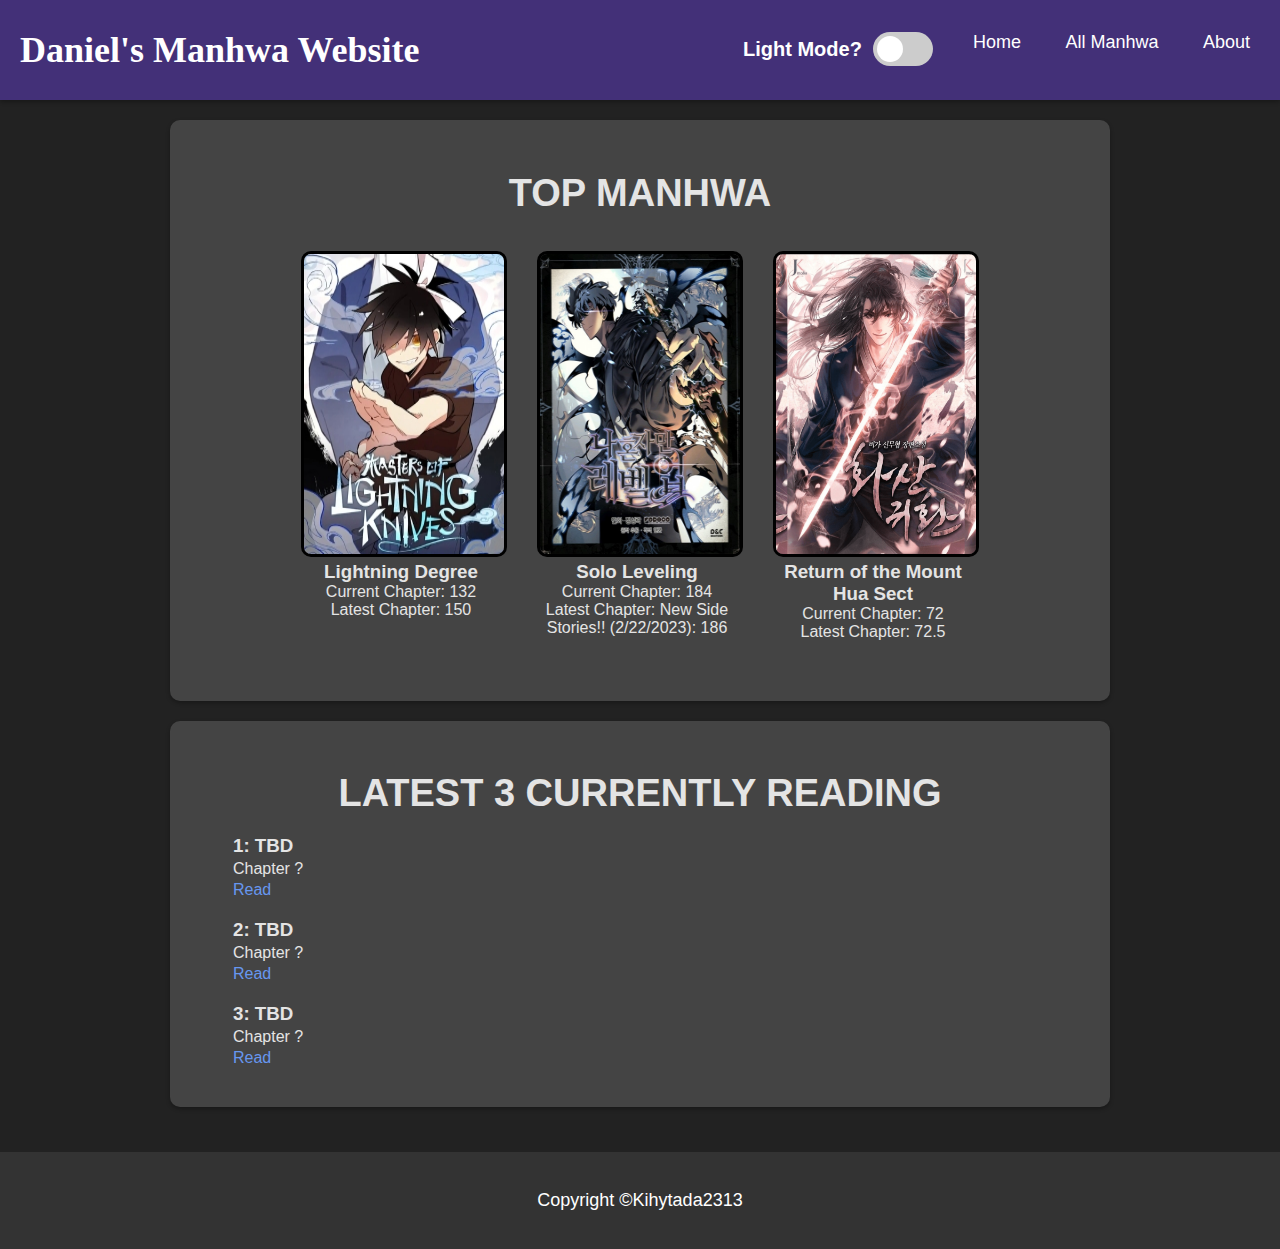
==== commit 9fbbb3c9: "Lots of changes, including light/dark mode" ====
--- a/index.html
+++ b/index.html
@@ -6,7 +6,7 @@
     <title>Manhwa Website</title>
     <link rel="stylesheet" href="styles.css">
 </head>
-<body>
+<body class="dark-mode" data-theme="light">
     <header>
         <div class="title">
             <a href="./index.html" class="no-hover">
@@ -14,6 +14,13 @@
             </a>
         </div>
         <nav>
+            <div id="dark-mode-switch">
+                <h3>Light Mode?</h3>
+                <label class="switch center-in-container" for="dark-mode-toggle">
+                    <input type="checkbox" id="dark-mode-toggle">
+                    <span class="slider round"></span>
+                </label>
+            </div>
             <div id="nav-options"> 
                 <a href="./index.html">Home</a>
                 <a href="./manhwa.html">All Manhwa</a>
@@ -41,24 +48,27 @@
             <h2>Top Manhwa</h2>
             <ul>
                 <li>
-                    <a class="box" href="./manhwa1.html">
+                    <a class="box" href="https://lightningdegree.com/">
                         <img src="./images/lightningdegree.jpg" alt="Manhwa 1">
                         <h3>Lightning Degree</h3>
+                        <p>Current Chapter: 132</p>
                         <p>Latest Chapter: 150</p>
                     </a>
                 </li>
                 <li>
-                    <a class="box" href="./manhwa1.html">
-                        <img src="./images/lightningdegree.jpg" alt="Manhwa 1">
-                        <h3>Lightning Degree</h3>
-                        <p>Latest Chapter: 150</p>
+                    <a class="box" href="https://leveling-solo.org/">
+                        <img src="./images/sololeveling.jpg" alt="Manhwa 1">
+                        <h3>Solo Leveling</h3>
+                        <p>Current Chapter: 184</p>
+                        <p>Latest Chapter: New Side Stories!! (2/22/2023): 186</p>
                     </a>
                 </li>
                 <li>
-                    <a class="box" href="./manhwa1.html">
-                        <img src="./images/lightningdegree.jpg" alt="Manhwa 1">
-                        <h3>Lightning Degree</h3>
-                        <p>Latest Chapter: 150</p>
+                    <a class="box" href="https://www.asurascans.com/manga/1672760368-return-of-the-mount-hua-sect/">
+                        <img src="./images/mounthuasect.png" alt="Manhwa 1">
+                        <h3>Return of the Mount Hua Sect</h3>
+                        <p>Current Chapter: 72</p>
+                        <p>Latest Chapter: 72.5</p>
                     </a>
                 </li>
             </ul>
@@ -68,19 +78,19 @@
             <h2>Latest 3 Currently Reading</h2>
             <ul>
                 <li>
-                    <h3>Manhwa 1 Title</h3>
-                    <p>Chapter 50</p>
-                    <a href="./manhwa1-chapter50.html">Read</a>
+                    <h3>1: TBD</h3>
+                    <p>Chapter ?</p>
+                    <a href="./manhwa.html">Read</a>
                 </li>
                 <li>
-                    <h3>Manhwa 2 Title</h3>
-                    <p>Chapter 25</p>
-                    <a href="./manhwa2-chapter25.html">Read</a>
+                    <h3>2: TBD</h3>
+                    <p>Chapter ?</p>
+                    <a href="./manhwa.html">Read</a>
                 </li>
                 <li>
-                    <h3>Manhwa 3 Title</h3>
-                    <p>Chapter 75</p>
-                    <a href="./manhwa3-chapter75.html">Read</a>
+                    <h3>3: TBD</h3>
+                    <p>Chapter ?</p>
+                    <a href="./manhwa.html">Read</a>
                 </li>
             </ul>
         </section>
@@ -100,6 +110,14 @@
         $("#close").click(function() {
             $("#dropdown-menu").slideToggle();
         });
+
+        // Dark Mode
+        const darkModeToggle = document.querySelector('#dark-mode-toggle');
+            const body = document.querySelector('body');
+
+        darkModeToggle.addEventListener('click', () => {
+        body.classList.toggle('dark-mode');
+        });
         // STANDARD FOR ALL PAGES DUE TO HEADER //
     });
     </script>
--- a/styles.css
+++ b/styles.css
@@ -1,3 +1,6 @@
+html {
+    min-width: 600px;
+}
 
 body {
     font-family: "Comic Sans MS", Arial, sans-serif;
@@ -9,7 +12,9 @@
 .page-container {
     display: grid;
     grid-template-rows: 1fr auto; /* 1fr for the main content and auto for the footer */
-    min-height: 100vh; /* 100vh = 100% of the viewport height */
+    min-height: 85vh; /* 100vh = 100% of the viewport height */
+    align-items: center;
+    justify-content: center;
 }
 
 header {
@@ -36,14 +41,23 @@
 
 header h1 {
     margin: 0;
-    padding: 20px;
+    margin-left: 20px;
     font-size: 36px;
     font-weight: bold;
     color: #ffffff;
 }
+
 header div a h1{
     color:rgb(255, 255, 255);
     font-family: "Comic Sans MS";
+    min-width: 300px;
+}
+
+#dark-mode-switch h3 {
+    font-size: 20px; 
+    margin: 0px; 
+    margin-bottom: 2px; 
+    min-width: 120px;
 }
 
 header nav a:hover {
@@ -80,6 +94,7 @@
     justify-content: space-between;
     padding: 20px;
     gap: 20px;
+    align-items: center;
 }
 
 #featured-manhwa {
@@ -91,12 +106,14 @@
     box-shadow: 0px 2px 4px rgba(0, 0, 0, 0.3);
     overflow: hidden;
     flex-wrap: wrap;
+    min-width: 900px;
 }
 
 #featured-manhwa img {
     width: 200px;
     height: 300px;
     border-radius: 10px;
+    border: 3px solid black;
     transition: all 0.1s ease-in-out;
 }
 
@@ -106,6 +123,24 @@
 
 #featured-manhwa .box {
     transition: transform 200ms ease-in-out 20ms
+}
+
+#featured-manhwa h3,
+#featured-manhwa p {
+    color: #000000;
+    max-width: 200px;
+}
+
+#featured-manhwa .box,
+#latest-chapters a {
+    text-decoration: none;
+    color: #29549e;
+}
+
+#latest-chapters h3,
+#latest-chapters p,
+#latest-chapters a  {
+    margin: 3px;
 }
 
 #featured-manhwa h2 {
@@ -124,9 +159,8 @@
 #featured-manhwa ul{
     display: flex;
     list-style: none;
-    gap: 20px;
-    align-items: center;
-    justify-content: center;
+    justify-content: center;
+    gap: 30px;
     margin-bottom: 20px;
     padding-inline-start: 3%;
     padding-inline-end: 3%;
@@ -145,6 +179,8 @@
     padding: 20px;
     border-radius: 10px;
     box-shadow: 0px 2px 4px rgba(0, 0, 0, 0.3);
+    margin-bottom: 25px;
+    min-width: 900px;
 }
 
 #latest-chapters h2 {
@@ -443,9 +479,10 @@
 }
 
 #all-manhwa .rating {
-    text-align: center;
+    justify-content: center;
+    display: flex;
     font-style: italic;
-    color:rgb(0, 68, 51)
+    color: rgb(0, 0, 0);
 }
 
 #all-manhwa div .item {
@@ -475,9 +512,11 @@
     text-align: center;
 }
 
-#all-manhwa #sort-options {
+#all-manhwa #sort-options,
+#all-manhwa #sort-by-class {
     height: 30px;
-    width: 150px;
+    width: 160px;
+    margin: 10px;
 }
 
 #all-manhwa #sort-reset-container {
@@ -529,9 +568,6 @@
     overflow: hidden;
     transition: all 0.3s cubic-bezier(0.02, 0.01, 0.47, 1);
 }
-#reset-button {
-    color: #9bf5df
-}
   
 #reset-button span {
     color: #164ca7;
@@ -598,7 +634,7 @@
 }
 
 .btn-shine {
-    border: 1px solid;
+    border: 3px solid;
     overflow: hidden;
     position: relative;
 }
@@ -634,4 +670,228 @@
     background-color: #ddd; /* background color of the progress bar */
     border-radius: 5px; /* rounding of the edges of the progress bar */
     margin-bottom: 5px;
+}
+
+
+/* Dark Mode */
+/* Define the styles for dark mode */
+.center-in-container {
+    display: flex;
+    align-items:center;
+    justify-content:center;
+}
+
+.dark-mode header {
+    background-color: rgba(81, 54, 155, 0.712);
+}
+
+.dark-mode #featured-manhwa h3,
+.dark-mode #featured-manhwa p {
+    color: #e4e4e4;
+}
+
+.dark-mode #featured-manhwa .box,
+.dark-mode #latest-chapters a {
+    text-decoration: none;
+    color: #6797f0;
+}
+
+.dark-mode #latest-chapters h3,
+.dark-mode #latest-chapters p,
+.dark-mode #latest-chapters a  {
+    margin: 3px;
+}
+
+.dark-mode {
+    background-color: #222;
+    color: #e4e4e4;
+}
+  
+.dark-mode #header {
+    background-color: #333;
+    color: #e4e4e4;
+}
+  
+.dark-mode .item:hover {
+    background-color: #555;
+}
+  
+.dark-mode .item .progress {
+    background-color: #777;
+}
+
+.dark-mode #sort-options,
+.dark-mode #sort-options:focus,
+.dark-mode #all-manhwa #manhwa-list,
+.dark-mode #search-input:focus,
+.dark-mode #search-input::placeholder,
+.dark-mode #search-input,
+.dark-mode #search-bar,
+.dark-mode #sort-by-class,
+.dark-mode #sort-by-class:focus,
+.dark-mode #featured-manhwa,
+.dark-mode #latest-chapters {
+    background-color: #444;
+    color: #e4e4e4;
+}
+.dark-mode #all-manhwa #search-input {
+    border: 2px solid #101624;
+    transition: box-shadow 0.3s ease;
+    box-shadow: #000b24;
+}
+
+.dark-mode #reset-button {
+    background-color: #202d4d;
+    color: #e4e4e4;
+    border: 1px solid #101624;
+}
+.dark-mode #reset-button span {
+    color: #e4e4e4;
+}
+.dark-mode #reset-button:active, 
+.dark-mode .btn-shine:after {
+    background-color: rgb(70, 172, 255);
+}
+
+.dark-mode #all-manhwa #manhwa-list,
+.dark-mode #color-scheme {
+    box-shadow: 4px 4px 6px #363636;
+}
+
+.dark-mode #all-manhwa div .item {
+    background-color: rgba(27, 30, 34, 0.418);
+    border-bottom: 2px solid #2c2c2c;
+    border-top: 2px solid #2c2c2c;
+    border-left: 2px solid #2c2c2c;
+    border-right: 2px solid #2c2c2c;
+    box-shadow: 6px 6px 8px #363636;
+}
+
+.dark-mode #all-manhwa div .item.unknown-rating,
+.dark-mode #all-manhwa #color-scheme .orange {
+    background-color: rgba(121, 85, 51, 0.658);
+}
+
+.dark-mode #all-manhwa div .item.hiatus,
+.dark-mode #all-manhwa #color-scheme .red {
+    background-color: rgba(112, 49, 49, 0.658);
+}
+
+.dark-mode #all-manhwa div .item.completed,
+.dark-mode #all-manhwa #color-scheme .blue {
+    background-color: rgba(51, 63, 117, 0.658);
+}
+
+.dark-mode #all-manhwa div .item.unread,
+.dark-mode #all-manhwa #color-scheme .yellow  {
+    background-color: rgba(128, 126, 57, 0.658);
+}
+
+.dark-mode .progress-bar {
+    background-color: rgb(71, 66, 66);
+}
+
+.dark-mode #count {
+    color: #e4e4e4;
+}
+  
+.dark-mode .item {
+    background-color: #444;
+    color: #fff;
+}
+  
+.dark-mode .item h3,
+.dark-mode .item p,
+.dark-mode #all-manhwa .rating {
+    color: #f3f3f3;
+}
+
+/* Switch */
+
+#dark-mode-switch {
+    display: flex;
+    flex-direction: row;
+    justify-content: center;
+    align-items: center;
+}
+
+.slider.round {
+    border-radius: 34px;
+    min-width: 60px;
+}
+
+.slider.round:before {
+    border-radius: 50%;
+}
+
+.switch {
+    position: relative;
+    display: inline-block;
+    width: 60px;
+    height: 34px;
+    margin-left: 10px;
+    margin-right: 30px;
+    margin-bottom: 3px;
+}
+
+.switch input {
+    opacity: 0;
+    width: 0;
+    height: 0;
+}
+
+.slider {
+    position: absolute;
+    cursor: pointer;
+    top: 0;
+    left: 0;
+    right: 0;
+    bottom: 0;
+    background-color: #ccc;
+    -webkit-transition: .4s;
+    transition: .4s;
+}
+
+.slider:before {
+    position: absolute;
+    content: "";
+    height: 26px;
+    width: 26px;
+    left: 4px;
+    bottom: 4px;
+    background-color: white;
+    -webkit-transition: .4s;
+    transition: .4s;
+}
+
+input:checked + .slider {
+    background-color: #2196F3;
+}
+
+input:focus + .slider {
+    box-shadow: 0 0 1px #2196F3;
+}
+
+input:checked + .slider:before {
+    -webkit-transform: translateX(26px);
+    -ms-transform: translateX(26px);
+    transform: translateX(26px);
+}
+
+@media screen and (max-width: 900px) {
+    header h1 {
+        font-size: 28px;
+    }
+    #dark-mode-switch h3 {
+        font-size: 16px;
+        text-align: end;
+    }
+    #all-manhwa h2 {
+        font-size: 26px;
+    }
+
+    #featured-manhwa,
+    #latest-chapters {
+        min-width: 400px;
+    }
 }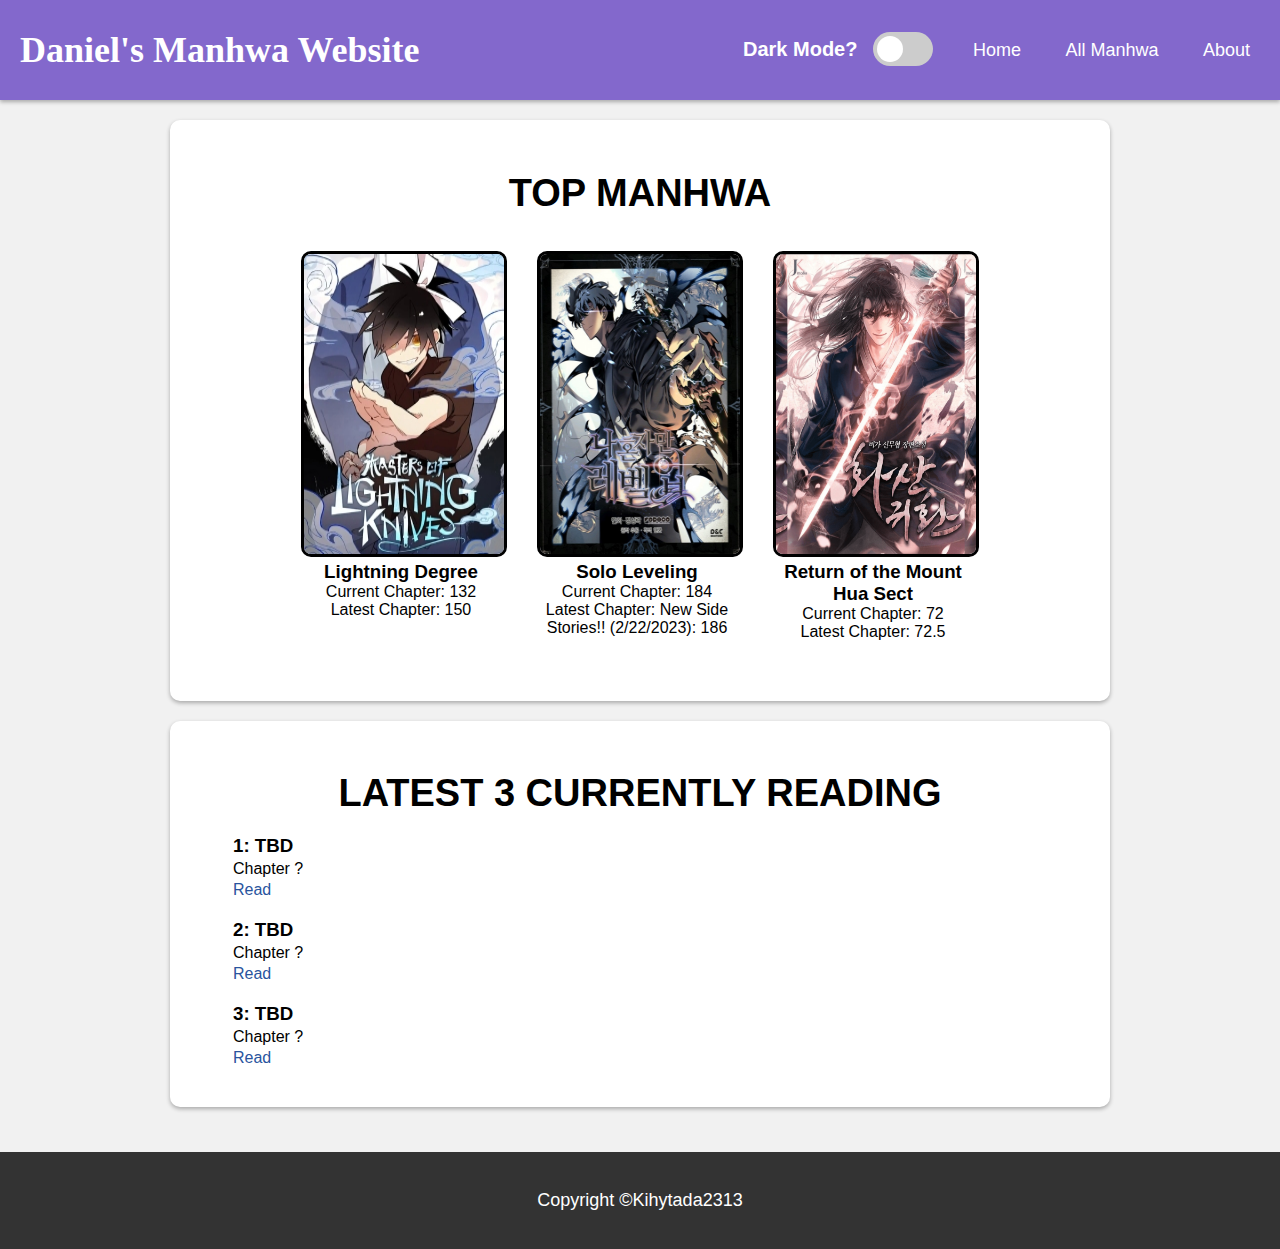
==== commit 1ff34d8a: "Fixed dark mode" ====
--- a/index.html
+++ b/index.html
@@ -6,7 +6,7 @@
     <title>Manhwa Website</title>
     <link rel="stylesheet" href="styles.css">
 </head>
-<body class="dark-mode" data-theme="light">
+<body>
     <header>
         <div class="title">
             <a href="./index.html" class="no-hover">
@@ -15,7 +15,7 @@
         </div>
         <nav>
             <div id="dark-mode-switch">
-                <h3>Light Mode?</h3>
+                <h3>Dark Mode?</h3>
                 <label class="switch center-in-container" for="dark-mode-toggle">
                     <input type="checkbox" id="dark-mode-toggle">
                     <span class="slider round"></span>
@@ -113,10 +113,20 @@
 
         // Dark Mode
         const darkModeToggle = document.querySelector('#dark-mode-toggle');
-            const body = document.querySelector('body');
+        // Check if dark mode is enabled in local storage and update the UI
+        if (localStorage.getItem("darkModeEnabled") === "true") {
+            document.body.classList.add("dark-mode");
+            darkModeToggle.checked = true;
+        }
 
-        darkModeToggle.addEventListener('click', () => {
-        body.classList.toggle('dark-mode');
+        darkModeToggle.addEventListener("change", () => {
+        if (darkModeToggle.checked) {
+            document.body.classList.add("dark-mode");
+            localStorage.setItem("darkModeEnabled", "true");
+        } else {
+            document.body.classList.remove("dark-mode");
+            localStorage.setItem("darkModeEnabled", "false");
+        }
         });
         // STANDARD FOR ALL PAGES DUE TO HEADER //
     });
--- a/styles.css
+++ b/styles.css
@@ -28,6 +28,10 @@
     min-height: 100px;
     max-height: 100px;
     min-width: 300px;
+}
+#nav-options {
+    height: 80px;
+    line-height: 80px;
 }
 
 header a {
@@ -218,13 +222,13 @@
     display: none;
 }
 
-@media only screen and (max-width: 1070px) {
+@media only screen and (max-width: 1120px) {
     #menu-icon {
         display: block;
     }
 }
 
-@media only screen and (max-width: 1070px) {
+@media only screen and (max-width: 1120px) {
     #nav-options {
         display: none;
     }
